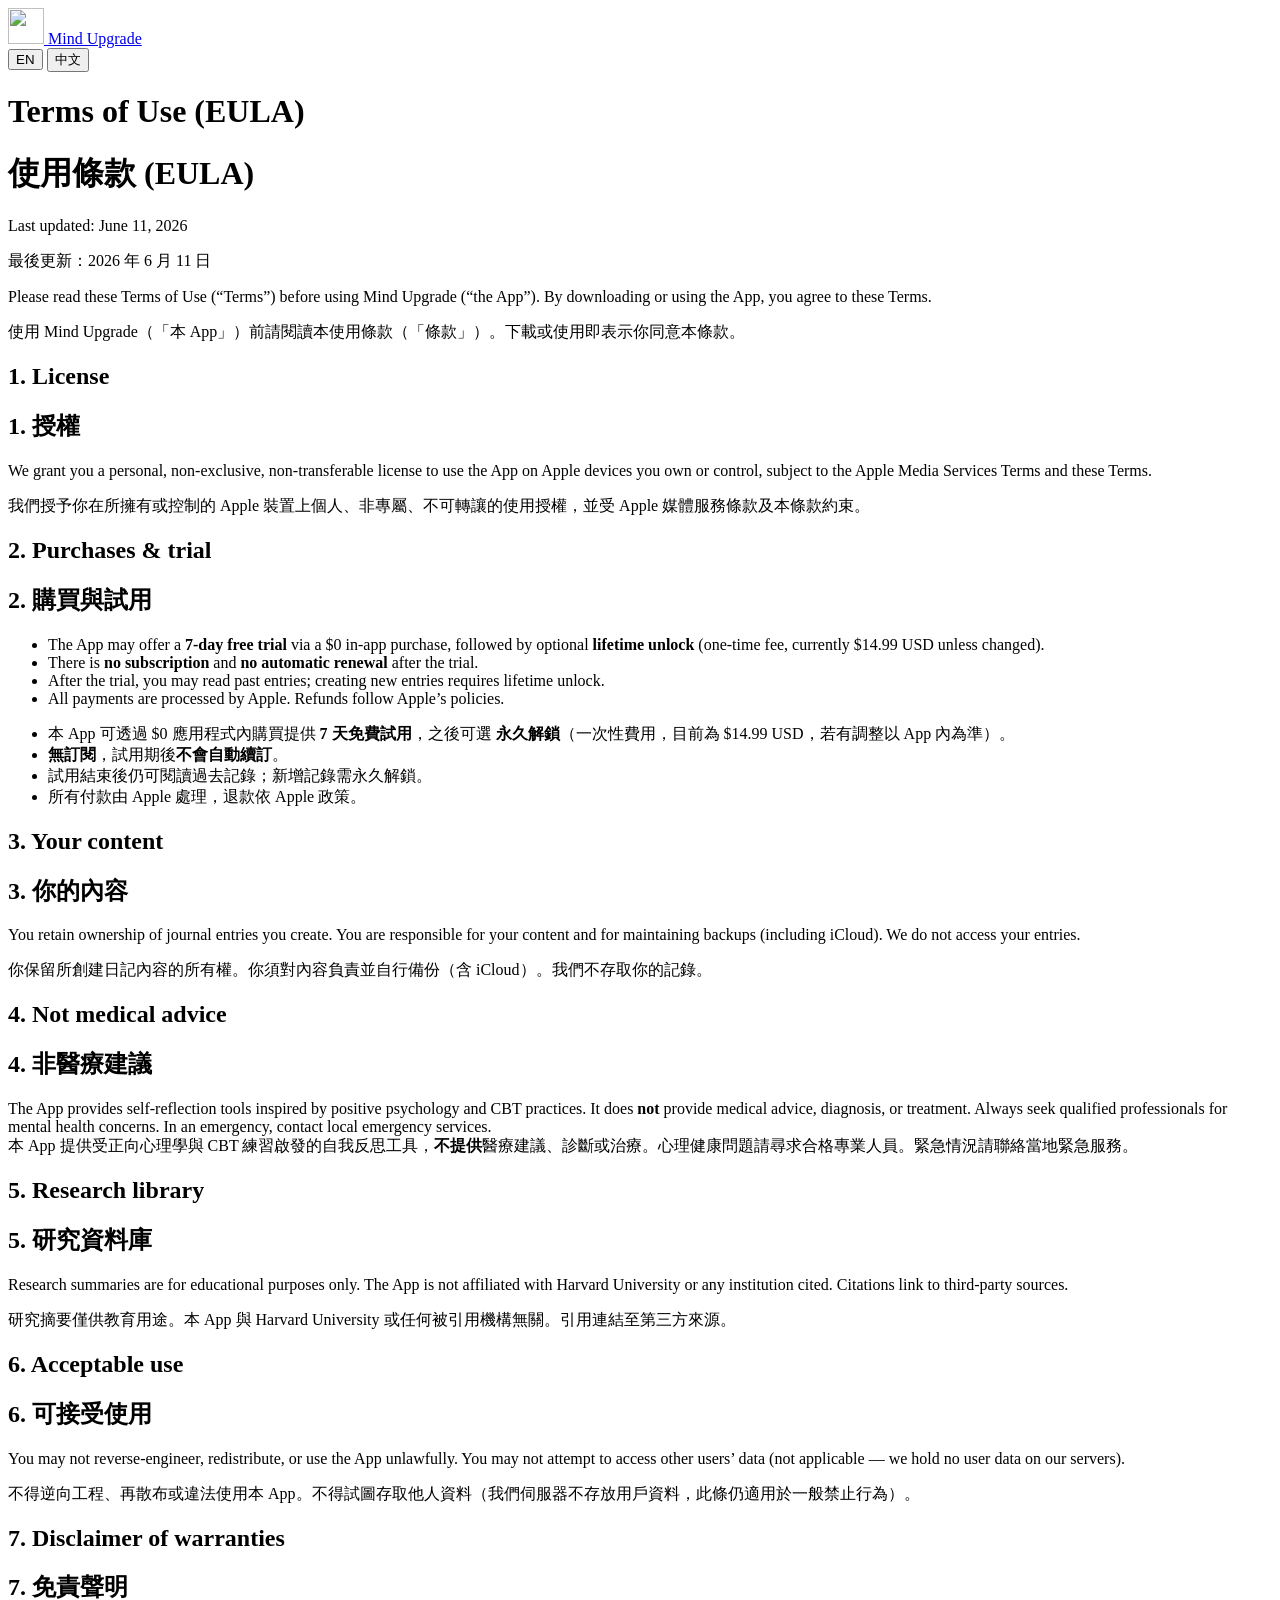
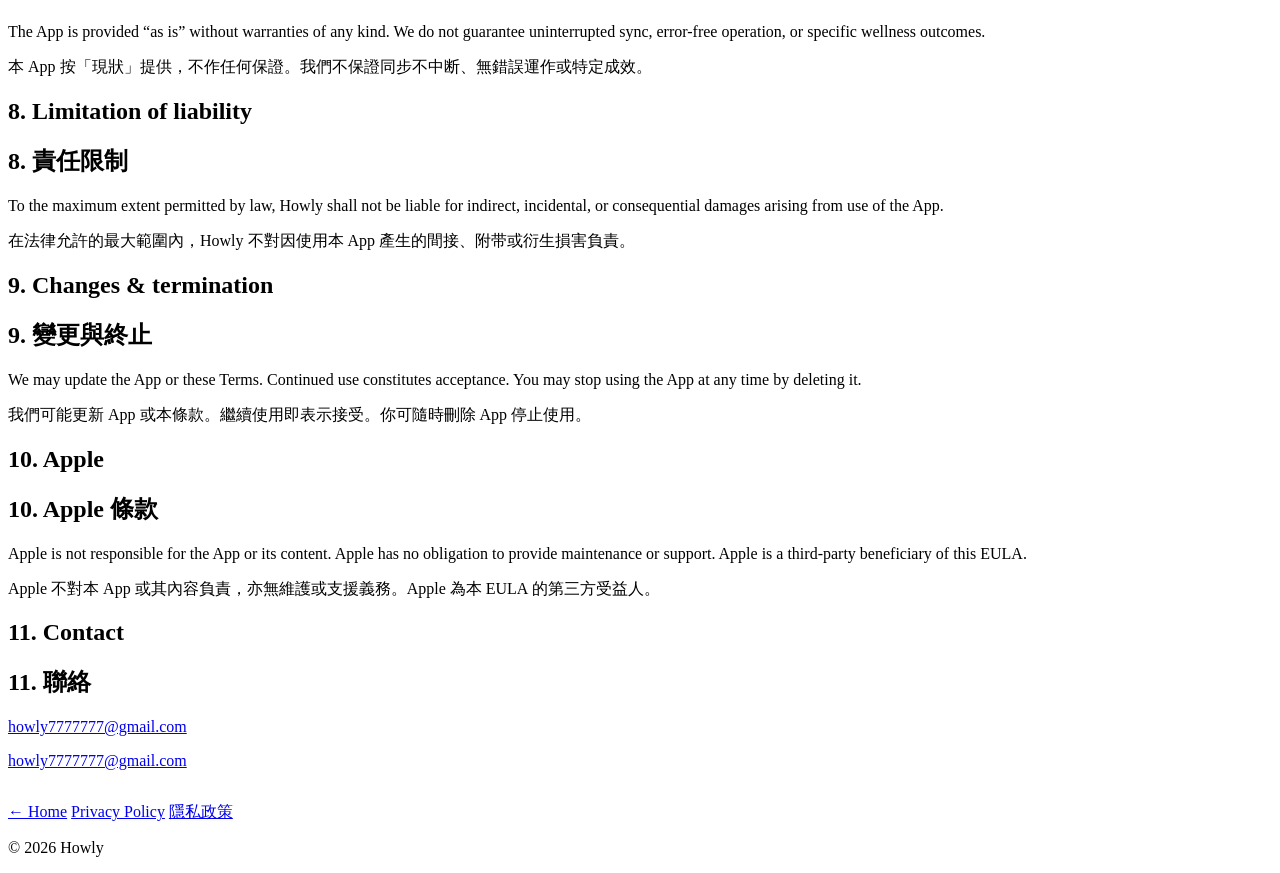
==== eula.html @ 22669f18 "Create eula.html" ====
<!DOCTYPE html>
<html lang="en">
<head>
  <meta charset="UTF-8">
  <meta name="viewport" content="width=device-width, initial-scale=1.0">
  <title>Terms of Use (EULA) — Mind Upgrade</title>
  <link rel="icon" type="image/png" sizes="32x32" href="assets/favicon-32.png">
  <link rel="stylesheet" href="assets/style.css">
  <script src="assets/lang.js" defer></script>
</head>
<body>
  <header class="site-header">
    <a class="logo" href="index.html">
      <img src="assets/apple-touch-icon.png" alt="" width="36" height="36">
      Mind Upgrade
    </a>
    <div class="lang-toggle">
      <button type="button" data-lang="en" class="active">EN</button>
      <button type="button" data-lang="zh-Hant">中文</button>
    </div>
  </header>

  <main class="legal">
    <h1 class="en">Terms of Use (EULA)</h1>
    <h1 class="zh">使用條款 (EULA)</h1>
    <p class="updated en">Last updated: June 11, 2026</p>
    <p class="updated zh">最後更新：2026 年 6 月 11 日</p>

    <p class="en">Please read these Terms of Use (“Terms”) before using Mind Upgrade (“the App”). By downloading or using the App, you agree to these Terms.</p>
    <p class="zh">使用 Mind Upgrade（「本 App」）前請閱讀本使用條款（「條款」）。下載或使用即表示你同意本條款。</p>

    <h2 class="en">1. License</h2>
    <h2 class="zh">1. 授權</h2>
    <p class="en">We grant you a personal, non-exclusive, non-transferable license to use the App on Apple devices you own or control, subject to the Apple Media Services Terms and these Terms.</p>
    <p class="zh">我們授予你在所擁有或控制的 Apple 裝置上個人、非專屬、不可轉讓的使用授權，並受 Apple 媒體服務條款及本條款約束。</p>

    <h2 class="en">2. Purchases &amp; trial</h2>
    <h2 class="zh">2. 購買與試用</h2>
    <ul class="en">
      <li>The App may offer a <strong>7-day free trial</strong> via a $0 in-app purchase, followed by optional <strong>lifetime unlock</strong> (one-time fee, currently $14.99 USD unless changed).</li>
      <li>There is <strong>no subscription</strong> and <strong>no automatic renewal</strong> after the trial.</li>
      <li>After the trial, you may read past entries; creating new entries requires lifetime unlock.</li>
      <li>All payments are processed by Apple. Refunds follow Apple’s policies.</li>
    </ul>
    <ul class="zh">
      <li>本 App 可透過 $0 應用程式內購買提供 <strong>7 天免費試用</strong>，之後可選 <strong>永久解鎖</strong>（一次性費用，目前為 $14.99 USD，若有調整以 App 內為準）。</li>
      <li><strong>無訂閱</strong>，試用期後<strong>不會自動續訂</strong>。</li>
      <li>試用結束後仍可閱讀過去記錄；新增記錄需永久解鎖。</li>
      <li>所有付款由 Apple 處理，退款依 Apple 政策。</li>
    </ul>

    <h2 class="en">3. Your content</h2>
    <h2 class="zh">3. 你的內容</h2>
    <p class="en">You retain ownership of journal entries you create. You are responsible for your content and for maintaining backups (including iCloud). We do not access your entries.</p>
    <p class="zh">你保留所創建日記內容的所有權。你須對內容負責並自行備份（含 iCloud）。我們不存取你的記錄。</p>

    <h2 class="en">4. Not medical advice</h2>
    <h2 class="zh">4. 非醫療建議</h2>
    <div class="disclaimer-box en">
      The App provides self-reflection tools inspired by positive psychology and CBT practices. It does <strong>not</strong> provide medical advice, diagnosis, or treatment. Always seek qualified professionals for mental health concerns. In an emergency, contact local emergency services.
    </div>
    <div class="disclaimer-box zh">
      本 App 提供受正向心理學與 CBT 練習啟發的自我反思工具，<strong>不提供</strong>醫療建議、診斷或治療。心理健康問題請尋求合格專業人員。緊急情況請聯絡當地緊急服務。
    </div>

    <h2 class="en">5. Research library</h2>
    <h2 class="zh">5. 研究資料庫</h2>
    <p class="en">Research summaries are for educational purposes only. The App is not affiliated with Harvard University or any institution cited. Citations link to third-party sources.</p>
    <p class="zh">研究摘要僅供教育用途。本 App 與 Harvard University 或任何被引用機構無關。引用連結至第三方來源。</p>

    <h2 class="en">6. Acceptable use</h2>
    <h2 class="zh">6. 可接受使用</h2>
    <p class="en">You may not reverse-engineer, redistribute, or use the App unlawfully. You may not attempt to access other users’ data (not applicable — we hold no user data on our servers).</p>
    <p class="zh">不得逆向工程、再散布或違法使用本 App。不得試圖存取他人資料（我們伺服器不存放用戶資料，此條仍適用於一般禁止行為）。</p>

    <h2 class="en">7. Disclaimer of warranties</h2>
    <h2 class="zh">7. 免責聲明</h2>
    <p class="en">The App is provided “as is” without warranties of any kind. We do not guarantee uninterrupted sync, error-free operation, or specific wellness outcomes.</p>
    <p class="zh">本 App 按「現狀」提供，不作任何保證。我們不保證同步不中断、無錯誤運作或特定成效。</p>

    <h2 class="en">8. Limitation of liability</h2>
    <h2 class="zh">8. 責任限制</h2>
    <p class="en">To the maximum extent permitted by law, Howly shall not be liable for indirect, incidental, or consequential damages arising from use of the App.</p>
    <p class="zh">在法律允許的最大範圍內，Howly 不對因使用本 App 產生的間接、附带或衍生損害負責。</p>

    <h2 class="en">9. Changes &amp; termination</h2>
    <h2 class="zh">9. 變更與終止</h2>
    <p class="en">We may update the App or these Terms. Continued use constitutes acceptance. You may stop using the App at any time by deleting it.</p>
    <p class="zh">我們可能更新 App 或本條款。繼續使用即表示接受。你可隨時刪除 App 停止使用。</p>

    <h2 class="en">10. Apple</h2>
    <h2 class="zh">10. Apple 條款</h2>
    <p class="en">Apple is not responsible for the App or its content. Apple has no obligation to provide maintenance or support. Apple is a third-party beneficiary of this EULA.</p>
    <p class="zh">Apple 不對本 App 或其內容負責，亦無維護或支援義務。Apple 為本 EULA 的第三方受益人。</p>

    <h2 class="en">11. Contact</h2>
    <h2 class="zh">11. 聯絡</h2>
    <p class="en"><a href="mailto:howly7777777@gmail.com">howly7777777@gmail.com</a></p>
    <p class="zh"><a href="mailto:howly7777777@gmail.com">howly7777777@gmail.com</a></p>

    <div class="links-row" style="margin-top: 2rem;">
      <a class="btn btn-secondary" href="index.html">← Home</a>
      <a class="btn btn-secondary en" href="privacy.html">Privacy Policy</a>
      <a class="btn btn-secondary zh" href="privacy.html">隱私政策</a>
    </div>
  </main>

  <footer class="site-footer">
    <p>© 2026 Howly</p>
  </footer>
</body>
</html>
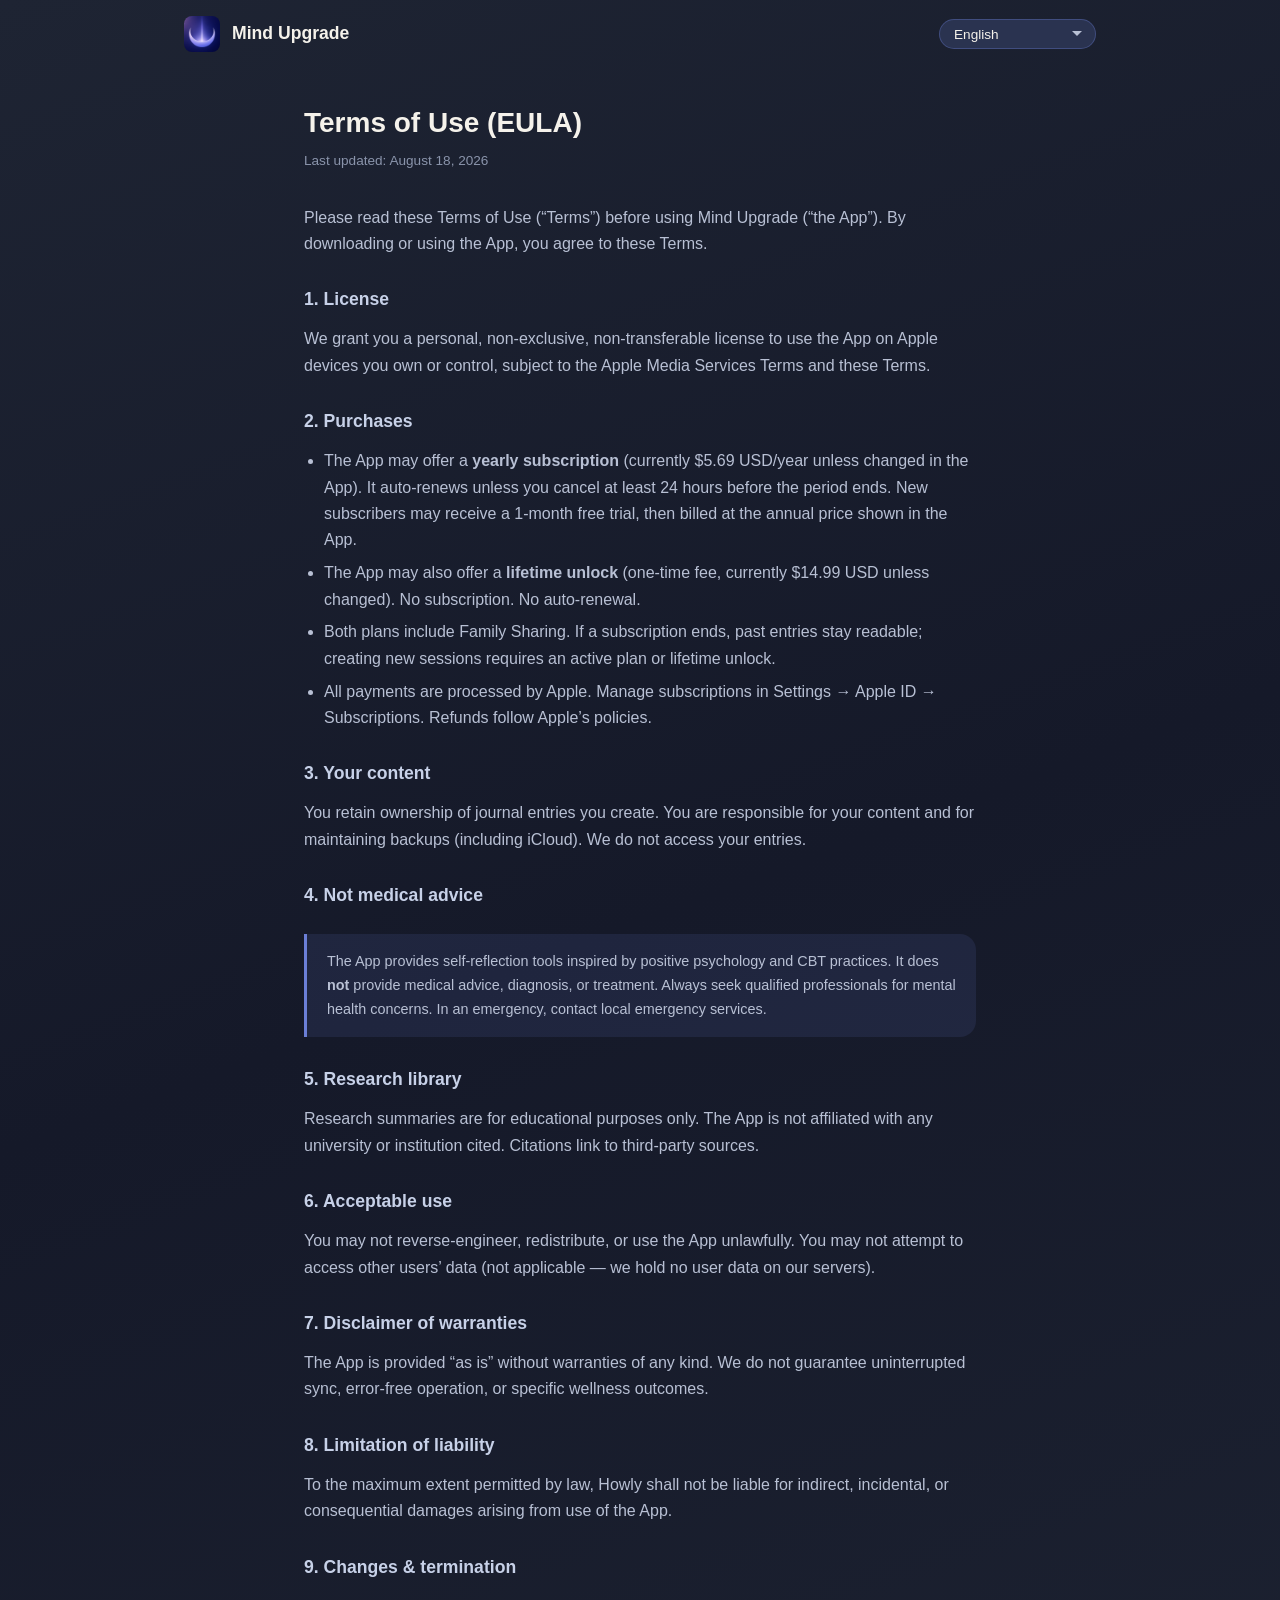
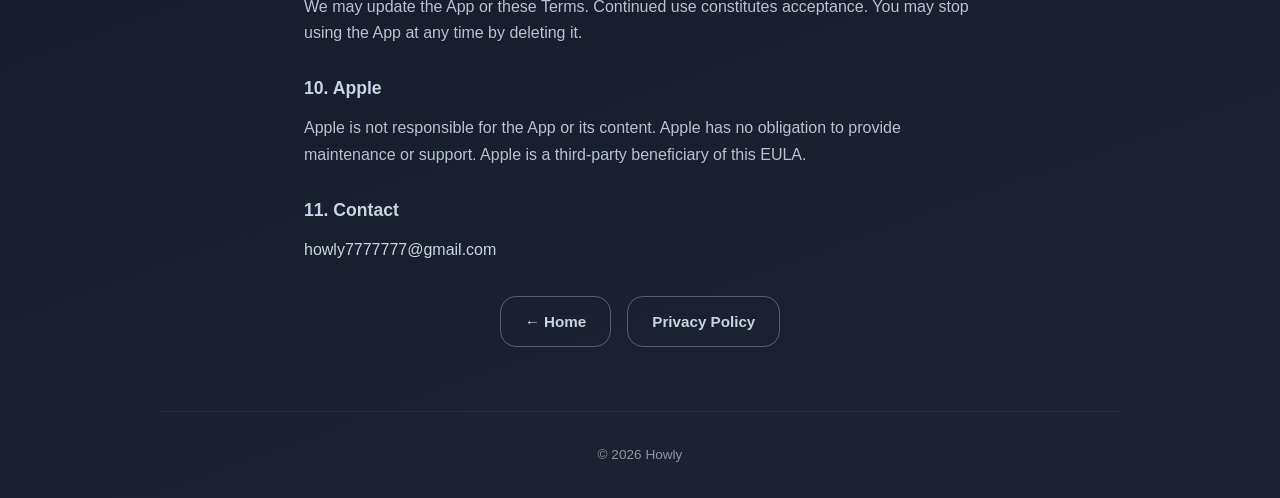
==== commit 578ae64f: "Add files via upload" ====
--- a/eula.html
+++ b/eula.html
@@ -14,94 +14,269 @@
       <img src="assets/apple-touch-icon.png" alt="" width="36" height="36">
       Mind Upgrade
     </a>
-    <div class="lang-toggle">
-      <button type="button" data-lang="en" class="active">EN</button>
-      <button type="button" data-lang="zh-Hant">中文</button>
-    </div>
+    <select class="lang-selector" onchange="changeLanguage(this.value)" aria-label="Language">
+      <option value="en">English</option>
+      <option value="zh-Hant">繁體中文</option>
+      <option value="zh-Hans">简体中文</option>
+      <option value="ja">日本語</option>
+      <option value="ko">한국어</option>
+      <option value="es">Español</option>
+      <option value="pt-BR">Português (Brasil)</option>
+    </select>
   </header>
 
   <main class="legal">
-    <h1 class="en">Terms of Use (EULA)</h1>
-    <h1 class="zh">使用條款 (EULA)</h1>
-    <p class="updated en">Last updated: June 11, 2026</p>
-    <p class="updated zh">最後更新：2026 年 6 月 11 日</p>
-
-    <p class="en">Please read these Terms of Use (“Terms”) before using Mind Upgrade (“the App”). By downloading or using the App, you agree to these Terms.</p>
-    <p class="zh">使用 Mind Upgrade（「本 App」）前請閱讀本使用條款（「條款」）。下載或使用即表示你同意本條款。</p>
-
-    <h2 class="en">1. License</h2>
-    <h2 class="zh">1. 授權</h2>
-    <p class="en">We grant you a personal, non-exclusive, non-transferable license to use the App on Apple devices you own or control, subject to the Apple Media Services Terms and these Terms.</p>
-    <p class="zh">我們授予你在所擁有或控制的 Apple 裝置上個人、非專屬、不可轉讓的使用授權，並受 Apple 媒體服務條款及本條款約束。</p>
-
-    <h2 class="en">2. Purchases &amp; trial</h2>
-    <h2 class="zh">2. 購買與試用</h2>
-    <ul class="en">
-      <li>The App may offer a <strong>7-day free trial</strong> via a $0 in-app purchase, followed by optional <strong>lifetime unlock</strong> (one-time fee, currently $14.99 USD unless changed).</li>
-      <li>There is <strong>no subscription</strong> and <strong>no automatic renewal</strong> after the trial.</li>
-      <li>After the trial, you may read past entries; creating new entries requires lifetime unlock.</li>
-      <li>All payments are processed by Apple. Refunds follow Apple’s policies.</li>
-    </ul>
-    <ul class="zh">
-      <li>本 App 可透過 $0 應用程式內購買提供 <strong>7 天免費試用</strong>，之後可選 <strong>永久解鎖</strong>（一次性費用，目前為 $14.99 USD，若有調整以 App 內為準）。</li>
-      <li><strong>無訂閱</strong>，試用期後<strong>不會自動續訂</strong>。</li>
-      <li>試用結束後仍可閱讀過去記錄；新增記錄需永久解鎖。</li>
-      <li>所有付款由 Apple 處理，退款依 Apple 政策。</li>
-    </ul>
-
-    <h2 class="en">3. Your content</h2>
-    <h2 class="zh">3. 你的內容</h2>
-    <p class="en">You retain ownership of journal entries you create. You are responsible for your content and for maintaining backups (including iCloud). We do not access your entries.</p>
-    <p class="zh">你保留所創建日記內容的所有權。你須對內容負責並自行備份（含 iCloud）。我們不存取你的記錄。</p>
-
-    <h2 class="en">4. Not medical advice</h2>
-    <h2 class="zh">4. 非醫療建議</h2>
-    <div class="disclaimer-box en">
+    <h1 lang-data="en">Terms of Use (EULA)</h1>
+    <h1 lang-data="zh-Hant">使用條款 (EULA)</h1>
+    <h1 lang-data="zh-Hans">使用条款 (EULA)</h1>
+    <h1 lang-data="ja">利用規約 (EULA)</h1>
+    <h1 lang-data="ko">이용 약관 (EULA)</h1>
+    <h1 lang-data="es">Términos de uso (EULA)</h1>
+    <h1 lang-data="pt-BR">Termos de uso (EULA)</h1>
+
+    <p class="updated" lang-data="en">Last updated: August 18, 2026</p>
+    <p class="updated" lang-data="zh-Hant">最後更新：2026 年 8 月 18 日</p>
+    <p class="updated" lang-data="zh-Hans">最后更新：2026 年 8 月 18 日</p>
+    <p class="updated" lang-data="ja">最終更新：2026年8月18日</p>
+    <p class="updated" lang-data="ko">최종 업데이트: 2026년 8월 18일</p>
+    <p class="updated" lang-data="es">Última actualización: 18 de agosto de 2026</p>
+    <p class="updated" lang-data="pt-BR">Última atualização: 18 de agosto de 2026</p>
+
+    <p lang-data="en">Please read these Terms of Use (“Terms”) before using Mind Upgrade (“the App”). By downloading or using the App, you agree to these Terms.</p>
+    <p lang-data="zh-Hant">使用 Mind Upgrade（「本 App」）前請閱讀本使用條款（「條款」）。下載或使用即表示你同意本條款。</p>
+    <p lang-data="zh-Hans">使用 Mind Upgrade（「本 App」）前请阅读本使用条款（「条款」）。下载或使用即表示你同意本条款。</p>
+    <p lang-data="ja">Mind Upgrade（「本アプリ」）をご利用になる前に、本利用規約（「本規約」）をお読みください。ダウンロードまたは利用により、本規約に同意したものとみなされます。</p>
+    <p lang-data="ko">Mind Upgrade(「본 앱」)를 사용하기 전에 본 이용 약관(「약관」)을 읽어 주세요. 다운로드하거나 사용하면 약관에 동의한 것으로 봅니다.</p>
+    <p lang-data="es">Lee estos Términos de uso («Términos») antes de usar Mind Upgrade («la App»). Al descargar o usar la App, aceptas estos Términos.</p>
+    <p lang-data="pt-BR">Leia estes Termos de uso («Termos») antes de usar o Mind Upgrade («o App»). Ao baixar ou usar o App, você concorda com estes Termos.</p>
+
+    <h2 lang-data="en">1. License</h2>
+    <h2 lang-data="zh-Hant">1. 授權</h2>
+    <h2 lang-data="zh-Hans">1. 授权</h2>
+    <h2 lang-data="ja">1. ライセンス</h2>
+    <h2 lang-data="ko">1. 라이선스</h2>
+    <h2 lang-data="es">1. Licencia</h2>
+    <h2 lang-data="pt-BR">1. Licença</h2>
+    <p lang-data="en">We grant you a personal, non-exclusive, non-transferable license to use the App on Apple devices you own or control, subject to the Apple Media Services Terms and these Terms.</p>
+    <p lang-data="zh-Hant">我們授予你在所擁有或控制的 Apple 裝置上個人、非專屬、不可轉讓的使用授權，並受 Apple 媒體服務條款及本條款約束。</p>
+    <p lang-data="zh-Hans">我们授予你在所拥有或控制的 Apple 设备上个人、非专属、不可转让的使用授权，并受 Apple 媒体服务条款及本条款约束。</p>
+    <p lang-data="ja">当社は、お客様が所有または管理するApple端末上で本アプリを利用するための、個人的・非独占的・譲渡不可のライセンスを付与します。Appleメディアサービスの利用規約および本規約が適用されます。</p>
+    <p lang-data="ko">당사는 당신이 소유하거나 관리하는 Apple 기기에서 본 앱을 사용할 개인적·비독점·양도 불가 라이선스를 부여합니다. Apple 미디어 서비스 약관과 본 약관이 적용됩니다.</p>
+    <p lang-data="es">Te otorgamos una licencia personal, no exclusiva e intransferible para usar la App en dispositivos Apple que poseas o controles, sujeta a los Términos de los servicios de medios de Apple y a estos Términos.</p>
+    <p lang-data="pt-BR">Concedemos a você uma licença pessoal, não exclusiva e intransferível para usar o App em dispositivos Apple que você possua ou controle, sujeita aos Termos dos Serviços de Mídia da Apple e a estes Termos.</p>
+
+    <h2 lang-data="en">2. Purchases</h2>
+    <h2 lang-data="zh-Hant">2. 購買</h2>
+    <h2 lang-data="zh-Hans">2. 购买</h2>
+    <h2 lang-data="ja">2. 購入</h2>
+    <h2 lang-data="ko">2. 구매</h2>
+    <h2 lang-data="es">2. Compras</h2>
+    <h2 lang-data="pt-BR">2. Compras</h2>
+    <ul lang-data="en">
+      <li>The App may offer a <strong>yearly subscription</strong> (currently $5.69 USD/year unless changed in the App). It auto-renews unless you cancel at least 24 hours before the period ends. New subscribers may receive a 1-month free trial, then billed at the annual price shown in the App.</li>
+      <li>The App may also offer a <strong>lifetime unlock</strong> (one-time fee, currently $14.99 USD unless changed). No subscription. No auto-renewal.</li>
+      <li>Both plans include Family Sharing. If a subscription ends, past entries stay readable; creating new sessions requires an active plan or lifetime unlock.</li>
+      <li>All payments are processed by Apple. Manage subscriptions in Settings → Apple ID → Subscriptions. Refunds follow Apple’s policies.</li>
+    </ul>
+    <ul lang-data="zh-Hant">
+      <li>本 App 可提供<strong>年訂閱</strong>（目前每年 $5.69 USD，若有調整以 App 內為準）。除非於期間結束前至少 24 小時取消，否則自動續訂。新訂閱用戶可能享有 1 個月免費試用，之後依 App 內顯示之年費計費。</li>
+      <li>亦可選<strong>永久解鎖</strong>（一次性費用，目前為 $14.99 USD，若有調整以 App 內為準）。無訂閱、不自動續訂。</li>
+      <li>兩種方案均支援家人共享。訂閱結束後仍可閱讀過去記錄；新增 session 需有效訂閱或永久版。</li>
+      <li>所有付款由 Apple 處理。可於「設定 → Apple ID → 訂閱項目」管理。退款依 Apple 政策。</li>
+    </ul>
+    <ul lang-data="zh-Hans">
+      <li>本 App 可提供<strong>年订阅</strong>（目前每年 $5.69 USD，若有调整以 App 内为准）。除非于期间结束前至少 24 小时取消，否则自动续订。新订阅用户可能享有 1 个月免费试用，之后依 App 内显示之年费计费。</li>
+      <li>亦可选<strong>永久解锁</strong>（一次性费用，目前为 $14.99 USD，若有调整以 App 内为准）。无订阅、不自动续订。</li>
+      <li>两种方案均支持家人共享。订阅结束后仍可阅读过去记录；新增 session 需有效订阅或永久版。</li>
+      <li>所有付款由 Apple 处理。可于「设置 → Apple ID → 订阅」管理。退款依 Apple 政策。</li>
+    </ul>
+    <ul lang-data="ja">
+      <li>本アプリは<strong>年間サブスクリプション</strong>（現在 $5.69 USD/年。アプリ内表示が優先）を提供する場合があります。期間終了の24時間前までに解約しない限り自動更新されます。新規登録者は1か月無料トライアルの対象となる場合があり、その後アプリ内表示の年額で請求されます。</li>
+      <li><strong>永久アンロック</strong>（買い切り、現在 $14.99 USD。アプリ内表示が優先）も提供する場合があります。サブスクなし、自動更新なし。</li>
+      <li>どちらのプランもファミリー共有に対応します。サブスク終了後も過去の記録は読めます。新しいセッションには有効なプランまたは永久版が必要です。</li>
+      <li>支払いはすべてAppleが処理します。「設定 → Apple ID → サブスクリプション」で管理できます。返金はAppleの方針に従います。</li>
+    </ul>
+    <ul lang-data="ko">
+      <li>본 앱은 <strong>연간 구독</strong>(현재 $5.69 USD/년, 앱 표시가 우선)을 제공할 수 있습니다. 기간 종료 최소 24시간 전에 취소하지 않으면 자동 갱신됩니다. 신규 구독자는 1개월 무료 체험 대상일 수 있으며, 이후 앱에 표시된 연 요금이 청구됩니다.</li>
+      <li><strong>평생 잠금 해제</strong>(일회성, 현재 $14.99 USD, 앱 표시가 우선)도 제공할 수 있습니다. 구독 없음, 자동 갱신 없음.</li>
+      <li>두 플랜 모두 가족 공유가 포함됩니다. 구독이 끝나도 지난 기록은 읽을 수 있습니다. 새 세션을 쓰려면 유효한 플랜 또는 평생 버전이 필요합니다.</li>
+      <li>결제는 모두 Apple이 처리합니다. 「설정 → Apple ID → 구독」에서 관리하세요. 환불은 Apple 정책을 따릅니다.</li>
+    </ul>
+    <ul lang-data="es">
+      <li>La App puede ofrecer una <strong>suscripción anual</strong> (actualmente $5.69 USD/año, salvo cambio en la App). Se renueva automáticamente salvo que canceles al menos 24 horas antes del fin del período. Los nuevos suscriptores pueden recibir 1 mes de prueba gratis y luego se cobra el precio anual mostrado en la App.</li>
+      <li>También puede ofrecer un <strong>desbloqueo de por vida</strong> (pago único, actualmente $14.99 USD, salvo cambio). Sin suscripción. Sin renovación automática.</li>
+      <li>Ambos planes incluyen En familia. Si termina la suscripción, las entradas anteriores siguen visibles; para nuevas sesiones hace falta un plan activo o el desbloqueo de por vida.</li>
+      <li>Apple procesa todos los pagos. Adminístralo en Ajustes → Apple ID → Suscripciones. Los reembolsos siguen las políticas de Apple.</li>
+    </ul>
+    <ul lang-data="pt-BR">
+      <li>O App pode oferecer uma <strong>assinatura anual</strong> (atualmente $5.69 USD/ano, salvo alteração no App). Renova automaticamente a menos que você cancele pelo menos 24 horas antes do fim do período. Novos assinantes podem receber 1 mês grátis e depois são cobrados no preço anual mostrado no App.</li>
+      <li>Também pode oferecer um <strong>desbloqueio vitalício</strong> (pagamento único, atualmente $14.99 USD, salvo alteração). Sem assinatura. Sem renovação automática.</li>
+      <li>Os dois planos incluem Compartilhamento Familiar. Se a assinatura terminar, as entradas anteriores continuam visíveis; novas sessões exigem um plano ativo ou o desbloqueio vitalício.</li>
+      <li>A Apple processa todos os pagamentos. Gerencie em Ajustes → Apple ID → Assinaturas. Reembolsos seguem as políticas da Apple.</li>
+    </ul>
+
+    <h2 lang-data="en">3. Your content</h2>
+    <h2 lang-data="zh-Hant">3. 你的內容</h2>
+    <h2 lang-data="zh-Hans">3. 你的内容</h2>
+    <h2 lang-data="ja">3. あなたのコンテンツ</h2>
+    <h2 lang-data="ko">3. 당신의 콘텐츠</h2>
+    <h2 lang-data="es">3. Tu contenido</h2>
+    <h2 lang-data="pt-BR">3. Seu conteúdo</h2>
+    <p lang-data="en">You retain ownership of journal entries you create. You are responsible for your content and for maintaining backups (including iCloud). We do not access your entries.</p>
+    <p lang-data="zh-Hant">你保留所創建日記內容的所有權。你須對內容負責並自行備份（含 iCloud）。我們不存取你的記錄。</p>
+    <p lang-data="zh-Hans">你保留所创建日记内容的所有权。你须对内容负责并自行备份（含 iCloud）。我们不访问你的记录。</p>
+    <p lang-data="ja">作成した日記の所有権はお客様にあります。内容とバックアップ（iCloudを含む）はお客様の責任です。当社は記録にアクセスしません。</p>
+    <p lang-data="ko">작성한 일기의 소유권은 당신에게 있습니다. 콘텐츠와 백업(iCloud 포함)은 당신의 책임입니다. 당사는 기록에 접근하지 않습니다.</p>
+    <p lang-data="es">Conservas la titularidad de las entradas que creas. Eres responsable de tu contenido y de las copias de seguridad (incluido iCloud). No accedemos a tus entradas.</p>
+    <p lang-data="pt-BR">Você conserva a titularidade das entradas que cria. Você é responsável pelo conteúdo e pelos backups (incluindo iCloud). Não acessamos suas entradas.</p>
+
+    <h2 lang-data="en">4. Not medical advice</h2>
+    <h2 lang-data="zh-Hant">4. 非醫療建議</h2>
+    <h2 lang-data="zh-Hans">4. 非医疗建议</h2>
+    <h2 lang-data="ja">4. 医療アドバイスではない</h2>
+    <h2 lang-data="ko">4. 의료 조언이 아님</h2>
+    <h2 lang-data="es">4. No es consejo médico</h2>
+    <h2 lang-data="pt-BR">4. Não é conselho médico</h2>
+    <div class="disclaimer-box" lang-data="en">
       The App provides self-reflection tools inspired by positive psychology and CBT practices. It does <strong>not</strong> provide medical advice, diagnosis, or treatment. Always seek qualified professionals for mental health concerns. In an emergency, contact local emergency services.
     </div>
-    <div class="disclaimer-box zh">
+    <div class="disclaimer-box" lang-data="zh-Hant">
       本 App 提供受正向心理學與 CBT 練習啟發的自我反思工具，<strong>不提供</strong>醫療建議、診斷或治療。心理健康問題請尋求合格專業人員。緊急情況請聯絡當地緊急服務。
     </div>
-
-    <h2 class="en">5. Research library</h2>
-    <h2 class="zh">5. 研究資料庫</h2>
-    <p class="en">Research summaries are for educational purposes only. The App is not affiliated with Harvard University or any institution cited. Citations link to third-party sources.</p>
-    <p class="zh">研究摘要僅供教育用途。本 App 與 Harvard University 或任何被引用機構無關。引用連結至第三方來源。</p>
-
-    <h2 class="en">6. Acceptable use</h2>
-    <h2 class="zh">6. 可接受使用</h2>
-    <p class="en">You may not reverse-engineer, redistribute, or use the App unlawfully. You may not attempt to access other users’ data (not applicable — we hold no user data on our servers).</p>
-    <p class="zh">不得逆向工程、再散布或違法使用本 App。不得試圖存取他人資料（我們伺服器不存放用戶資料，此條仍適用於一般禁止行為）。</p>
-
-    <h2 class="en">7. Disclaimer of warranties</h2>
-    <h2 class="zh">7. 免責聲明</h2>
-    <p class="en">The App is provided “as is” without warranties of any kind. We do not guarantee uninterrupted sync, error-free operation, or specific wellness outcomes.</p>
-    <p class="zh">本 App 按「現狀」提供，不作任何保證。我們不保證同步不中断、無錯誤運作或特定成效。</p>
-
-    <h2 class="en">8. Limitation of liability</h2>
-    <h2 class="zh">8. 責任限制</h2>
-    <p class="en">To the maximum extent permitted by law, Howly shall not be liable for indirect, incidental, or consequential damages arising from use of the App.</p>
-    <p class="zh">在法律允許的最大範圍內，Howly 不對因使用本 App 產生的間接、附带或衍生損害負責。</p>
-
-    <h2 class="en">9. Changes &amp; termination</h2>
-    <h2 class="zh">9. 變更與終止</h2>
-    <p class="en">We may update the App or these Terms. Continued use constitutes acceptance. You may stop using the App at any time by deleting it.</p>
-    <p class="zh">我們可能更新 App 或本條款。繼續使用即表示接受。你可隨時刪除 App 停止使用。</p>
-
-    <h2 class="en">10. Apple</h2>
-    <h2 class="zh">10. Apple 條款</h2>
-    <p class="en">Apple is not responsible for the App or its content. Apple has no obligation to provide maintenance or support. Apple is a third-party beneficiary of this EULA.</p>
-    <p class="zh">Apple 不對本 App 或其內容負責，亦無維護或支援義務。Apple 為本 EULA 的第三方受益人。</p>
-
-    <h2 class="en">11. Contact</h2>
-    <h2 class="zh">11. 聯絡</h2>
-    <p class="en"><a href="mailto:howly7777777@gmail.com">howly7777777@gmail.com</a></p>
-    <p class="zh"><a href="mailto:howly7777777@gmail.com">howly7777777@gmail.com</a></p>
+    <div class="disclaimer-box" lang-data="zh-Hans">
+      本 App 提供受积极心理学与 CBT 练习启发的自我反思工具，<strong>不提供</strong>医疗建议、诊断或治疗。心理健康问题请寻求合格专业人员。紧急情况请联系当地紧急服务。
+    </div>
+    <div class="disclaimer-box" lang-data="ja">
+      本アプリはポジティブ心理学とCBTの実践に着想した自己内省ツールであり、医療アドバイス・診断・治療は<strong>行いません</strong>。メンタルヘルスの問題は資格ある専門家にご相談ください。緊急時は地域の救急サービスへ。
+    </div>
+    <div class="disclaimer-box" lang-data="ko">
+      본 앱은 긍정심리학과 CBT 연습에서 영감을 받은 자기 성찰 도구이며, 의료 조언·진단·치료를 <strong>제공하지 않습니다</strong>. 정신건강 문제는 자격을 갖춘 전문가에게 문의하세요. 응급 시 지역 응급 서비스에 연락하세요.
+    </div>
+    <div class="disclaimer-box" lang-data="es">
+      La App ofrece herramientas de autorreflexión inspiradas en la psicología positiva y prácticas CBT. <strong>No</strong> da consejo médico, diagnóstico ni tratamiento. Busca profesionales cualificados para la salud mental. En una emergencia, contacta los servicios locales.
+    </div>
+    <div class="disclaimer-box" lang-data="pt-BR">
+      O App oferece ferramentas de autorreflexão inspiradas na psicologia positiva e em práticas de CBT. <strong>Não</strong> fornece conselho médico, diagnóstico ou tratamento. Procure profissionais qualificados para saúde mental. Em emergência, contate os serviços locais.
+    </div>
+
+    <h2 lang-data="en">5. Research library</h2>
+    <h2 lang-data="zh-Hant">5. 研究資料庫</h2>
+    <h2 lang-data="zh-Hans">5. 研究资料库</h2>
+    <h2 lang-data="ja">5. 研究ライブラリ</h2>
+    <h2 lang-data="ko">5. 연구 라이브러리</h2>
+    <h2 lang-data="es">5. Biblioteca de investigación</h2>
+    <h2 lang-data="pt-BR">5. Biblioteca de pesquisa</h2>
+    <p lang-data="en">Research summaries are for educational purposes only. The App is not affiliated with any university or institution cited. Citations link to third-party sources.</p>
+    <p lang-data="zh-Hant">研究摘要僅供教育用途。本 App 與任何被引用的大學或機構無關。引用連結至第三方來源。</p>
+    <p lang-data="zh-Hans">研究摘要仅供教育用途。本 App 与任何被引用的大学或机构无关。引用链接至第三方来源。</p>
+    <p lang-data="ja">研究要約は教育目的のみです。本アプリは引用する大学・機関と提携していません。引用は第三者の情報源へリンクします。</p>
+    <p lang-data="ko">연구 요약은 교육 목적만입니다. 본 앱은 인용된 대학·기관과 제휴하지 않습니다. 인용은 제3자 출처로 연결됩니다.</p>
+    <p lang-data="es">Los resúmenes de investigación son solo educativos. La App no está afiliada a ninguna universidad o institución citada. Las citas enlazan a fuentes de terceros.</p>
+    <p lang-data="pt-BR">Os resumos de pesquisa são apenas educativos. O App não tem vínculo com nenhuma universidade ou instituição citada. As citações levam a fontes de terceiros.</p>
+
+    <h2 lang-data="en">6. Acceptable use</h2>
+    <h2 lang-data="zh-Hant">6. 可接受使用</h2>
+    <h2 lang-data="zh-Hans">6. 可接受使用</h2>
+    <h2 lang-data="ja">6. 利用上の制限</h2>
+    <h2 lang-data="ko">6. 허용되는 사용</h2>
+    <h2 lang-data="es">6. Uso aceptable</h2>
+    <h2 lang-data="pt-BR">6. Uso aceitável</h2>
+    <p lang-data="en">You may not reverse-engineer, redistribute, or use the App unlawfully. You may not attempt to access other users’ data (not applicable — we hold no user data on our servers).</p>
+    <p lang-data="zh-Hant">不得逆向工程、再散布或違法使用本 App。不得試圖存取他人資料（我們伺服器不存放用戶資料，此條仍適用於一般禁止行為）。</p>
+    <p lang-data="zh-Hans">不得逆向工程、再散布或违法使用本 App。不得试图访问他人资料（我们服务器不存放用户资料，此条仍适用于一般禁止行为）。</p>
+    <p lang-data="ja">リバースエンジニアリング、再配布、違法な利用は禁止です。他者のデータへのアクセス試行も禁止です（当社サーバーにユーザーデータはありません）。</p>
+    <p lang-data="ko">리버스 엔지니어링, 재배포, 불법 사용을 금지합니다. 다른 사용자 데이터에 접근하려 해서는 안 됩니다(당사 서버에 사용자 데이터를 두지 않습니다).</p>
+    <p lang-data="es">No puedes hacer ingeniería inversa, redistribuir ni usar la App de forma ilegal. No intentes acceder a datos de otros (no aplica: no guardamos datos de usuarios en nuestros servidores).</p>
+    <p lang-data="pt-BR">Você não pode fazer engenharia reversa, redistribuir nem usar o App de forma ilegal. Não tente acessar dados de outras pessoas (não se aplica: não guardamos dados de usuários em nossos servidores).</p>
+
+    <h2 lang-data="en">7. Disclaimer of warranties</h2>
+    <h2 lang-data="zh-Hant">7. 免責聲明</h2>
+    <h2 lang-data="zh-Hans">7. 免责声明</h2>
+    <h2 lang-data="ja">7. 保証の否認</h2>
+    <h2 lang-data="ko">7. 보증 부인</h2>
+    <h2 lang-data="es">7. Exención de garantías</h2>
+    <h2 lang-data="pt-BR">7. Isenção de garantias</h2>
+    <p lang-data="en">The App is provided “as is” without warranties of any kind. We do not guarantee uninterrupted sync, error-free operation, or specific wellness outcomes.</p>
+    <p lang-data="zh-Hant">本 App 按「現狀」提供，不作任何保證。我們不保證同步不中斷、無錯誤運作或特定成效。</p>
+    <p lang-data="zh-Hans">本 App 按「现状」提供，不作任何保证。我们不保证同步不中断、无错误运作或特定成效。</p>
+    <p lang-data="ja">本アプリは現状有姿で提供され、いかなる保証もありません。同期の継続、無欠陥動作、特定の成果は保証しません。</p>
+    <p lang-data="ko">본 앱은 「있는 그대로」 제공되며 어떠한 보증도 하지 않습니다. 동기화 지속, 무오류 작동, 특정 웰니스 결과를 보장하지 않습니다.</p>
+    <p lang-data="es">La App se ofrece «tal cual», sin garantías. No garantizamos sincronización ininterrumpida, funcionamiento sin errores ni resultados concretos de bienestar.</p>
+    <p lang-data="pt-BR">O App é oferecido «como está», sem garantias. Não garantimos sincronização ininterrupta, funcionamento sem erros nem resultados específicos de bem-estar.</p>
+
+    <h2 lang-data="en">8. Limitation of liability</h2>
+    <h2 lang-data="zh-Hant">8. 責任限制</h2>
+    <h2 lang-data="zh-Hans">8. 责任限制</h2>
+    <h2 lang-data="ja">8. 責任の制限</h2>
+    <h2 lang-data="ko">8. 책임 제한</h2>
+    <h2 lang-data="es">8. Limitación de responsabilidad</h2>
+    <h2 lang-data="pt-BR">8. Limitação de responsabilidade</h2>
+    <p lang-data="en">To the maximum extent permitted by law, Howly shall not be liable for indirect, incidental, or consequential damages arising from use of the App.</p>
+    <p lang-data="zh-Hant">在法律允許的最大範圍內，Howly 不對因使用本 App 產生的間接、附帶或衍生損害負責。</p>
+    <p lang-data="zh-Hans">在法律允许的最大范围内，Howly 不对因使用本 App 产生的间接、附带或衍生损害负责。</p>
+    <p lang-data="ja">法令で認められる最大限の範囲で、Howlyは本アプリの利用に起因する間接的・付随的・結果的損害について責任を負いません。</p>
+    <p lang-data="ko">법이 허용하는 최대 범위에서 Howly는 본 앱 사용으로 인한 간접·부수·결과적 손해에 대해 책임지지 않습니다.</p>
+    <p lang-data="es">En la máxima medida permitida por la ley, Howly no será responsable de daños indirectos, incidentales o consecuentes derivados del uso de la App.</p>
+    <p lang-data="pt-BR">Na máxima medida permitida por lei, a Howly não será responsável por danos indiretos, incidentais ou consequentes decorrentes do uso do App.</p>
+
+    <h2 lang-data="en">9. Changes &amp; termination</h2>
+    <h2 lang-data="zh-Hant">9. 變更與終止</h2>
+    <h2 lang-data="zh-Hans">9. 变更与终止</h2>
+    <h2 lang-data="ja">9. 変更と終了</h2>
+    <h2 lang-data="ko">9. 변경 및 종료</h2>
+    <h2 lang-data="es">9. Cambios y terminación</h2>
+    <h2 lang-data="pt-BR">9. Alterações e encerramento</h2>
+    <p lang-data="en">We may update the App or these Terms. Continued use constitutes acceptance. You may stop using the App at any time by deleting it.</p>
+    <p lang-data="zh-Hant">我們可能更新 App 或本條款。繼續使用即表示接受。你可隨時刪除 App 停止使用。</p>
+    <p lang-data="zh-Hans">我们可能更新 App 或本条款。继续使用即表示接受。你可随时删除 App 停止使用。</p>
+    <p lang-data="ja">アプリまたは本規約は更新されることがあります。継続利用は同意を意味します。削除すればいつでも利用を終了できます。</p>
+    <p lang-data="ko">앱 또는 본 약관은 업데이트될 수 있습니다. 계속 사용하면 동의한 것으로 봅니다. 앱을 삭제하면 언제든지 사용을 중단할 수 있습니다.</p>
+    <p lang-data="es">Podemos actualizar la App o estos Términos. Seguir usando implica aceptación. Puedes dejar de usar la App en cualquier momento borrándola.</p>
+    <p lang-data="pt-BR">Podemos atualizar o App ou estes Termos. Continuar usando implica aceitação. Você pode parar de usar o App a qualquer momento apagando-o.</p>
+
+    <h2 lang-data="en">10. Apple</h2>
+    <h2 lang-data="zh-Hant">10. Apple 條款</h2>
+    <h2 lang-data="zh-Hans">10. Apple 条款</h2>
+    <h2 lang-data="ja">10. Apple</h2>
+    <h2 lang-data="ko">10. Apple</h2>
+    <h2 lang-data="es">10. Apple</h2>
+    <h2 lang-data="pt-BR">10. Apple</h2>
+    <p lang-data="en">Apple is not responsible for the App or its content. Apple has no obligation to provide maintenance or support. Apple is a third-party beneficiary of this EULA.</p>
+    <p lang-data="zh-Hant">Apple 不對本 App 或其內容負責，亦無維護或支援義務。Apple 為本 EULA 的第三方受益人。</p>
+    <p lang-data="zh-Hans">Apple 不对本 App 或其内容负责，亦无维护或支持义务。Apple 为本 EULA 的第三方受益人。</p>
+    <p lang-data="ja">Appleは本アプリやその内容について責任を負わず、保守・サポート義務もありません。Appleは本EULAの第三者受益者です。</p>
+    <p lang-data="ko">Apple은 본 앱이나 그 내용에 대해 책임지지 않으며 유지보수·지원 의무도 없습니다. Apple은 본 EULA의 제3자 수익자입니다.</p>
+    <p lang-data="es">Apple no es responsable de la App ni de su contenido. Apple no tiene obligación de mantenimiento o soporte. Apple es un tercero beneficiario de este EULA.</p>
+    <p lang-data="pt-BR">A Apple não é responsável pelo App nem pelo seu conteúdo. A Apple não tem obrigação de manutenção ou suporte. A Apple é terceira beneficiária deste EULA.</p>
+
+    <h2 lang-data="en">11. Contact</h2>
+    <h2 lang-data="zh-Hant">11. 聯絡</h2>
+    <h2 lang-data="zh-Hans">11. 联络</h2>
+    <h2 lang-data="ja">11. お問い合わせ</h2>
+    <h2 lang-data="ko">11. 문의</h2>
+    <h2 lang-data="es">11. Contacto</h2>
+    <h2 lang-data="pt-BR">11. Contato</h2>
+    <p><a href="mailto:howly7777777@gmail.com">howly7777777@gmail.com</a></p>
 
     <div class="links-row" style="margin-top: 2rem;">
-      <a class="btn btn-secondary" href="index.html">← Home</a>
-      <a class="btn btn-secondary en" href="privacy.html">Privacy Policy</a>
-      <a class="btn btn-secondary zh" href="privacy.html">隱私政策</a>
+      <a class="btn btn-secondary" href="index.html">
+        <span lang-data="en">← Home</span>
+        <span lang-data="zh-Hant">← 首頁</span>
+        <span lang-data="zh-Hans">← 首页</span>
+        <span lang-data="ja">← ホーム</span>
+        <span lang-data="ko">← 홈</span>
+        <span lang-data="es">← Inicio</span>
+        <span lang-data="pt-BR">← Início</span>
+      </a>
+      <a class="btn btn-secondary" href="privacy.html">
+        <span lang-data="en">Privacy Policy</span>
+        <span lang-data="zh-Hant">隱私政策</span>
+        <span lang-data="zh-Hans">隐私政策</span>
+        <span lang-data="ja">プライバシーポリシー</span>
+        <span lang-data="ko">개인정보 처리방침</span>
+        <span lang-data="es">Política de privacidad</span>
+        <span lang-data="pt-BR">Política de privacidade</span>
+      </a>
     </div>
   </main>
 
--- a/assets/style.css
+++ b/assets/style.css
@@ -0,0 +1,315 @@
+/* Mind Upgrade — GitHub Pages shared styles */
+
+:root {
+  --accent: #6b7fd7;
+  --accent-light: #9b8bb4;
+  --warm-glow: #c7d1e8;
+  --bg-deep: #1e2433;
+  --bg-card: #2a3350;
+  --text-primary: #f5f2eb;
+  --text-secondary: #b8c0d4;
+  --text-muted: #8a94ab;
+  --max-width: 720px;
+  --radius: 16px;
+  --font: -apple-system, BlinkMacSystemFont, "Segoe UI", Roboto, "Helvetica Neue",
+    Arial, "PingFang TC", "PingFang SC", "Hiragino Sans", "Noto Sans CJK TC", sans-serif;
+}
+
+* {
+  box-sizing: border-box;
+  margin: 0;
+  padding: 0;
+}
+
+html {
+  scroll-behavior: smooth;
+}
+
+body {
+  font-family: var(--font);
+  background: linear-gradient(160deg, var(--bg-deep) 0%, #151929 45%, var(--bg-deep) 100%);
+  color: var(--text-primary);
+  line-height: 1.65;
+  min-height: 100vh;
+}
+
+a {
+  color: var(--warm-glow);
+  text-decoration: none;
+}
+
+a:hover {
+  text-decoration: underline;
+}
+
+.site-header {
+  display: flex;
+  align-items: center;
+  justify-content: space-between;
+  padding: 1rem 1.5rem;
+  max-width: 960px;
+  margin: 0 auto;
+}
+
+.logo {
+  display: flex;
+  align-items: center;
+  gap: 0.75rem;
+  font-weight: 700;
+  font-size: 1.1rem;
+  color: var(--text-primary);
+  text-decoration: none;
+}
+
+.logo img {
+  width: 36px;
+  height: 36px;
+  border-radius: 8px;
+}
+
+.lang-selector {
+  appearance: none;
+  -webkit-appearance: none;
+  background: var(--bg-card);
+  border: 1px solid rgba(107, 127, 215, 0.35);
+  color: var(--text-primary);
+  padding: 0.4rem 2rem 0.4rem 0.85rem;
+  border-radius: 999px;
+  outline: none;
+  cursor: pointer;
+  font-size: 0.85rem;
+  font-family: inherit;
+  max-width: min(52vw, 220px);
+  background-image: url("data:image/svg+xml,%3Csvg xmlns='http://www.w3.org/2000/svg' width='12' height='8' viewBox='0 0 12 8'%3E%3Cpath fill='%23b8c0d4' d='M1 1l5 5 5-5'/%3E%3C/svg%3E");
+  background-repeat: no-repeat;
+  background-position: right 0.75rem center;
+}
+
+.lang-selector:hover {
+  border-color: rgba(107, 127, 215, 0.6);
+}
+
+.lang-selector option {
+  background: var(--bg-deep);
+  color: var(--text-primary);
+}
+
+main {
+  max-width: var(--max-width);
+  margin: 0 auto;
+  padding: 2rem 1.5rem 4rem;
+}
+
+.hero {
+  text-align: center;
+  padding: 2rem 0 3rem;
+}
+
+.hero-icon {
+  width: 120px;
+  height: 120px;
+  border-radius: 26px;
+  margin-bottom: 1.5rem;
+  box-shadow: 0 12px 40px rgba(107, 127, 215, 0.35);
+}
+
+.hero h1 {
+  font-size: 2.25rem;
+  font-weight: 800;
+  letter-spacing: -0.02em;
+  margin-bottom: 0.5rem;
+}
+
+.hero .subtitle {
+  font-size: 1.15rem;
+  color: var(--accent-light);
+  margin-bottom: 1rem;
+}
+
+.hero .lead {
+  color: var(--text-secondary);
+  font-size: 1.05rem;
+  max-width: 540px;
+  margin: 0 auto 1.5rem;
+}
+
+.badge-row {
+  display: flex;
+  flex-wrap: wrap;
+  gap: 0.5rem;
+  justify-content: center;
+  margin-top: 1rem;
+}
+
+.badge {
+  background: var(--bg-card);
+  color: var(--text-secondary);
+  padding: 0.35rem 0.85rem;
+  border-radius: 999px;
+  font-size: 0.8rem;
+  border: 1px solid rgba(107, 127, 215, 0.25);
+}
+
+.card {
+  background: var(--bg-card);
+  border-radius: var(--radius);
+  padding: 1.5rem;
+  margin-bottom: 1.25rem;
+  border: 1px solid rgba(107, 127, 215, 0.15);
+}
+
+.card h2 {
+  font-size: 1.15rem;
+  color: var(--warm-glow);
+  margin-bottom: 1rem;
+}
+
+.card ul {
+  list-style: none;
+  padding: 0;
+}
+
+.card li {
+  padding: 0.45rem 0;
+  padding-left: 1.5rem;
+  position: relative;
+  color: var(--text-secondary);
+}
+
+.card li::before {
+  content: "✓";
+  position: absolute;
+  left: 0;
+  color: var(--accent);
+  font-weight: bold;
+}
+
+.pricing {
+  text-align: center;
+}
+
+.price {
+  font-size: 2rem;
+  font-weight: 800;
+  color: var(--accent);
+}
+
+.price-note {
+  color: var(--text-muted);
+  font-size: 0.9rem;
+  margin-top: 0.5rem;
+}
+
+.links-row {
+  display: flex;
+  flex-wrap: wrap;
+  gap: 1rem;
+  justify-content: center;
+  margin-top: 2rem;
+}
+
+.btn {
+  display: inline-block;
+  padding: 0.75rem 1.5rem;
+  border-radius: var(--radius);
+  font-weight: 600;
+  font-size: 0.95rem;
+  text-decoration: none;
+  transition: opacity 0.15s;
+}
+
+.btn:hover {
+  opacity: 0.9;
+  text-decoration: none;
+}
+
+.btn-primary {
+  background: var(--accent);
+  color: white;
+}
+
+.btn-secondary {
+  background: transparent;
+  color: var(--warm-glow);
+  border: 1px solid rgba(199, 209, 232, 0.35);
+}
+
+.site-footer {
+  text-align: center;
+  padding: 2rem 1.5rem;
+  color: var(--text-muted);
+  font-size: 0.85rem;
+  border-top: 1px solid rgba(107, 127, 215, 0.12);
+  max-width: 960px;
+  margin: 0 auto;
+}
+
+.site-footer nav {
+  display: flex;
+  flex-wrap: wrap;
+  gap: 1rem;
+  justify-content: center;
+  margin-bottom: 1rem;
+}
+
+/* Legal pages */
+.legal h1 {
+  font-size: 1.75rem;
+  margin-bottom: 0.25rem;
+}
+
+.legal .updated {
+  color: var(--text-muted);
+  font-size: 0.85rem;
+  margin-bottom: 2rem;
+}
+
+.legal h2 {
+  font-size: 1.1rem;
+  color: var(--warm-glow);
+  margin: 1.75rem 0 0.75rem;
+}
+
+.legal p,
+.legal li {
+  color: var(--text-secondary);
+  margin-bottom: 0.75rem;
+}
+
+.legal ul {
+  padding-left: 1.25rem;
+  margin-bottom: 1rem;
+}
+
+.legal li {
+  margin-bottom: 0.4rem;
+}
+
+.disclaimer-box {
+  background: rgba(107, 127, 215, 0.12);
+  border-left: 3px solid var(--accent);
+  padding: 1rem 1.25rem;
+  border-radius: 0 var(--radius) var(--radius) 0;
+  margin: 1.5rem 0;
+  font-size: 0.9rem;
+  color: var(--text-secondary);
+}
+
+[lang-data] {
+  display: none !important;
+}
+
+html[lang="en"] [lang-data="en"],
+html[lang="zh-Hant"] [lang-data="zh-Hant"],
+html[lang="zh-Hans"] [lang-data="zh-Hans"],
+html[lang="ja"] [lang-data="ja"],
+html[lang="ko"] [lang-data="ko"],
+html[lang="es"] [lang-data="es"],
+html[lang="pt-BR"] [lang-data="pt-BR"] {
+  display: revert !important;
+}
+
+@media (max-width: 600px) {
+  .hero h1 { font-size: 1.75rem; }
+  .hero-icon { width: 96px; height: 96px; }
+}
